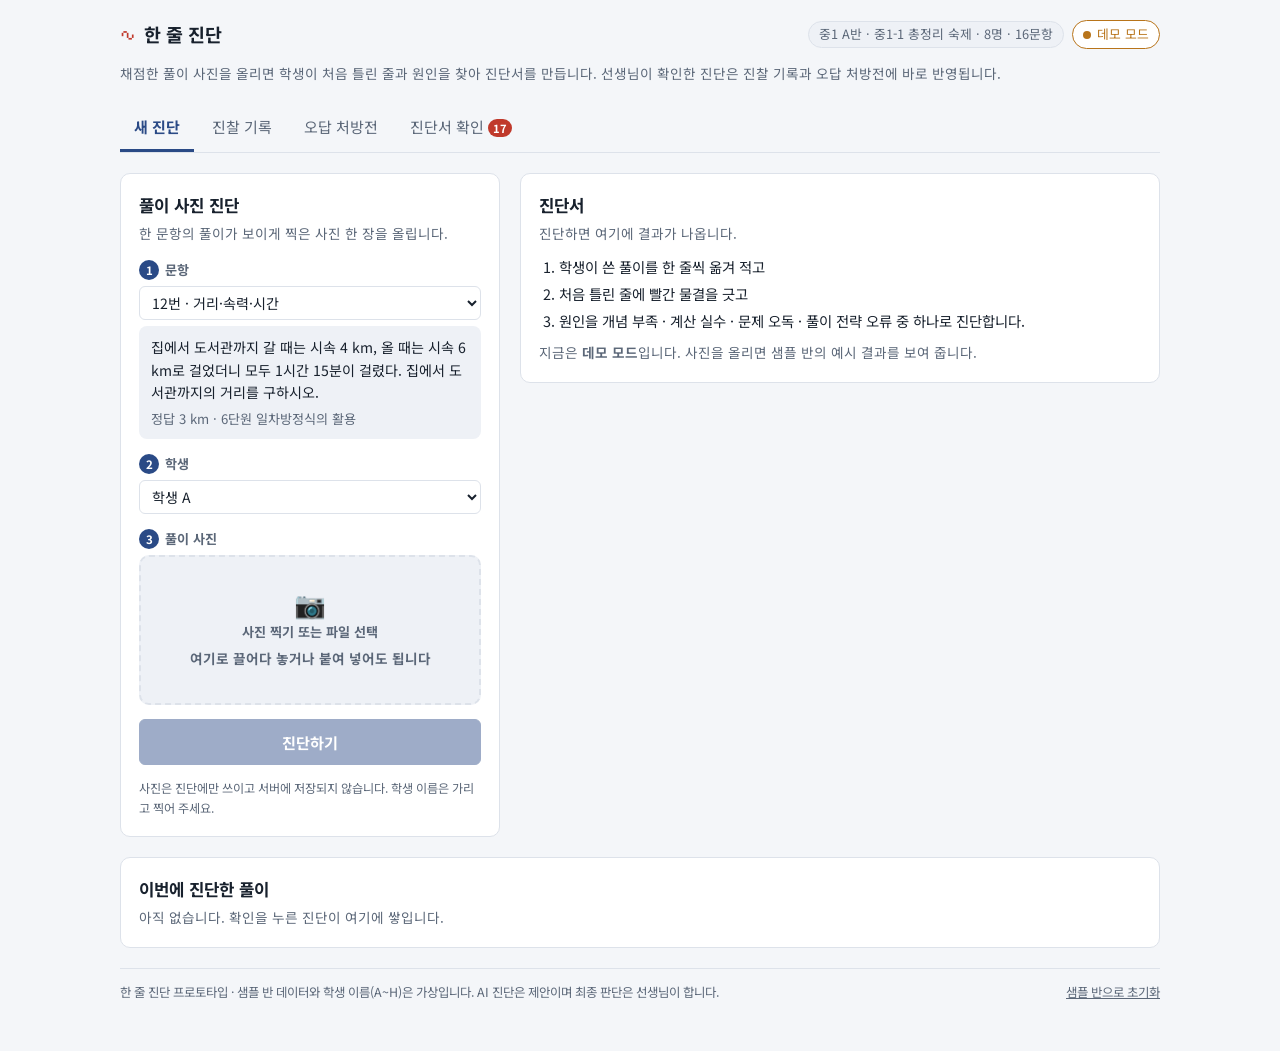
==== final/app.html @ c04cb75c "기말 프로젝트: 한 줄 진단 웹사이트 프로토타입 (소개 페이지, 선생님 화면, 진단 API) Co-Authored-By: Claude Opus 5.5 <noreply@anthrop" ====
<!doctype html>
<html lang="ko">
<head>
<meta charset="utf-8">
<meta name="viewport" content="width=device-width,initial-scale=1">
<title>한 줄 진단 · 선생님 화면</title>
<meta name="description" content="풀이 사진 한 장으로 학생이 처음 틀린 줄과 원인을 찾아 주는 학원 강사용 오답 진단 서비스">
<link rel="icon" href="assets/favicon.svg" type="image/svg+xml">
<link rel="preconnect" href="https://fonts.googleapis.com">
<link rel="preconnect" href="https://fonts.gstatic.com" crossorigin>
<link rel="stylesheet" href="https://fonts.googleapis.com/css2?family=Noto+Sans+KR:wght@400;500;700&family=Nanum+Pen+Script&display=swap">
<link rel="stylesheet" href="assets/style.css">
</head>
<body>
<div class="wrap">
  <header style="gap:14px">
    <div class="topbar">
      <a class="brand" href="index.html" aria-label="한 줄 진단 소개 페이지로"><span class="mark">∿</span><b>한 줄 진단</b></a>
      <div class="meta">
        <span class="pill" id="classPill"></span>
        <span class="status" id="aiStatus" title="AI 연결 상태">연결 확인 중</span>
      </div>
    </div>
    <p class="muted small">채점한 풀이 사진을 올리면 학생이 처음 틀린 줄과 원인을 찾아 진단서를 만듭니다. 선생님이 확인한 진단은 진찰 기록과 오답 처방전에 바로 반영됩니다.</p>
  </header>

  <div class="tabs" role="tablist" id="tabs">
    <button role="tab" id="t-dx" aria-selected="true" aria-controls="p-dx">새 진단</button>
    <button role="tab" id="t-brief" aria-selected="false" aria-controls="p-brief">진찰 기록</button>
    <button role="tab" id="t-stu" aria-selected="false" aria-controls="p-stu">오답 처방전</button>
    <button role="tab" id="t-chk" aria-selected="false" aria-controls="p-chk">진단서 확인</button>
  </div>

  <section class="panel" id="p-dx" role="tabpanel" aria-labelledby="t-dx"></section>
  <section class="panel" id="p-brief" role="tabpanel" aria-labelledby="t-brief" hidden></section>
  <section class="panel" id="p-stu" role="tabpanel" aria-labelledby="t-stu" hidden></section>
  <section class="panel" id="p-chk" role="tabpanel" aria-labelledby="t-chk" hidden></section>

  <footer class="foot">
    <span>한 줄 진단 프로토타입 · 샘플 반 데이터와 학생 이름(A~H)은 가상입니다. AI 진단은 제안이며 최종 판단은 선생님이 합니다.</span>
    <button class="linkbtn" id="resetBtn" type="button">샘플 반으로 초기화</button>
  </footer>
</div>
<dialog class="zoom" id="zoom"><img alt="풀이 사진 크게 보기"></dialog>
<script src="assets/data.js"></script>
<script src="assets/app.js"></script>
</body>
</html>
---- final/assets/style.css ----
/* 한 줄 진단: 공통 스타일. 학생 풀이는 줄 노트 위 손글씨, 틀린 줄에만 빨간 펜 표시 */
[hidden]{display:none!important}
body{margin:0}
:root{
  --bg:#f4f6f9; --surface:#ffffff; --ink:#18212d; --muted:#5b6778; --line:#dde2ea; --soft:#eef1f6;
  --accent:#2a4a86; --accent-ink:#ffffff; --wrong:#c0392b; --wrong-soft:#fbe9e6; --ok:#2f7d57;
  --paper:#fbfaf6; --rule:#d9e2ef; --pen:#24324a;
  --cC:#2a4a86; --cK:#b8741a; --cR:#7b4aa6; --cS:#1f8a7a;
  --font:"Noto Sans KR","Noto Sans CJK KR",system-ui,-apple-system,"Apple SD Gothic Neo","Malgun Gothic",sans-serif;
  --hand:"Nanum Pen Script","Noto Sans KR",cursive;
}
@media (prefers-color-scheme: dark){:root:not([data-theme="light"]){
  --bg:#12171f; --surface:#1a212c; --ink:#e7ecf3; --muted:#9aa6b8; --line:#2c3644; --soft:#222b38;
  --accent:#7ea3e8; --accent-ink:#0f1620; --wrong:#ee7a6b; --wrong-soft:#3a2321; --ok:#6cc79a;
  --paper:#1e2633; --rule:#2e3a4c; --pen:#dfe6f1;
  --cC:#7ea3e8; --cK:#e0a24c; --cR:#bd93e0; --cS:#55c4b2; color-scheme:dark}}
:root[data-theme="dark"]{
  --bg:#12171f; --surface:#1a212c; --ink:#e7ecf3; --muted:#9aa6b8; --line:#2c3644; --soft:#222b38;
  --accent:#7ea3e8; --accent-ink:#0f1620; --wrong:#ee7a6b; --wrong-soft:#3a2321; --ok:#6cc79a;
  --paper:#1e2633; --rule:#2e3a4c; --pen:#dfe6f1;
  --cC:#7ea3e8; --cK:#e0a24c; --cR:#bd93e0; --cS:#55c4b2; color-scheme:dark}
*{box-sizing:border-box}
body{background:var(--bg);color:var(--ink);font-family:var(--font);font-size:15px;line-height:1.6;
  padding-left:max(16px,env(safe-area-inset-left,0px));padding-right:max(16px,env(safe-area-inset-right,0px));padding-block:20px 48px}
.wrap{max-width:1040px;margin:0 auto;display:flex;flex-direction:column;gap:20px}
h1{font-size:1.5rem;line-height:1.3;margin:0;text-wrap:balance}
h2{font-size:1.05rem;margin:0 0 4px;text-wrap:balance}
h3{font-size:.95rem;margin:0}
p{margin:0}
.muted{color:var(--muted)} .small{font-size:.85rem}
.num{font-variant-numeric:tabular-nums}
i{font-family:Georgia,"Times New Roman",serif}
header{display:flex;flex-direction:column;gap:10px}
.meta{display:flex;flex-wrap:wrap;gap:8px;align-items:center}
.pill{display:inline-flex;align-items:center;gap:6px;padding:2px 10px;border-radius:99px;background:var(--soft);color:var(--muted);font-size:.8rem;border:1px solid var(--line)}
.pill.demo{color:var(--wrong);border-color:var(--wrong);background:var(--wrong-soft)}
.flow{display:flex;flex-wrap:wrap;gap:6px 10px;font-size:.82rem;color:var(--muted);align-items:center}
.flow span.step{padding:2px 8px;border:1px solid var(--line);border-radius:6px;background:var(--surface)}
.flow span.step.key{border-color:var(--wrong);color:var(--wrong);font-weight:700}
.flow span.arrow{opacity:.6}
.tabs{display:flex;gap:4px;border-bottom:1px solid var(--line);overflow-x:auto}
.tabs button{font:inherit;background:none;border:0;border-bottom:3px solid transparent;padding:10px 14px;color:var(--muted);cursor:pointer;white-space:nowrap}
.tabs button[aria-selected="true"]{color:var(--accent);border-bottom-color:var(--accent);font-weight:700}
button:focus-visible,select:focus-visible,summary:focus-visible{outline:2px solid var(--accent);outline-offset:2px}
.panel{display:flex;flex-direction:column;gap:20px}
.card{background:var(--surface);border:1px solid var(--line);border-radius:10px;padding:18px;display:flex;flex-direction:column;gap:14px;min-width:0}
.kpis{display:grid;grid-template-columns:repeat(auto-fit,minmax(130px,1fr));gap:10px}
.kpi{background:var(--soft);border-radius:8px;padding:10px 12px}
.kpi b{display:block;font-size:1.4rem;line-height:1.3}
.kpi span{font-size:.8rem;color:var(--muted)}
.cols{display:grid;grid-template-columns:repeat(auto-fit,minmax(min(100%,420px),1fr));gap:20px}
ol.order{margin:0;padding:0;list-style:none;display:flex;flex-direction:column;gap:12px;counter-reset:o}
ol.order li{display:grid;grid-template-columns:28px 1fr;gap:10px;counter-increment:o}
ol.order li::before{content:counter(o);width:28px;height:28px;border-radius:50%;background:var(--accent);color:var(--accent-ink);display:grid;place-items:center;font-weight:700;font-size:.85rem}
.tag{display:inline-block;padding:0 8px;border-radius:4px;font-size:.78rem;font-weight:700;color:#fff;white-space:nowrap}
.tag.C{background:var(--cC)} .tag.K{background:var(--cK)} .tag.R{background:var(--cR)} .tag.S{background:var(--cS)}
@media (prefers-color-scheme: dark){:root:not([data-theme="light"]) .tag{color:#10151c}}
:root[data-theme="dark"] .tag{color:#10151c}
.stack{display:flex;height:26px;border-radius:5px;overflow:hidden;background:var(--soft)}
.stack>div{display:grid;place-items:center;color:#fff;font-size:.75rem;font-weight:700;min-width:0}
.stack>div.C,.track>div.C{background:var(--cC)} .stack>div.K,.track>div.K{background:var(--cK)} .stack>div.R,.track>div.R{background:var(--cR)} .stack>div.S,.track>div.S{background:var(--cS)}
@media (prefers-color-scheme: dark){:root:not([data-theme="light"]) .stack>div{color:#10151c}}
:root[data-theme="dark"] .stack>div{color:#10151c}
.legend{display:flex;flex-wrap:wrap;gap:6px 14px;font-size:.85rem}
.qrow{display:grid;grid-template-columns:minmax(120px,210px) 1fr 96px;gap:10px;align-items:center;font-size:.85rem}
.qrow>.num{white-space:nowrap}.qrow .lbl{min-width:0;line-height:1.3}
.track{height:20px;border-radius:3px;background-image:linear-gradient(to right,var(--line) 1px,transparent 1px);background-size:25% 100%;background-color:var(--soft);display:flex;overflow:hidden;border-right:1px solid var(--line)}
.track>div{height:100%}
.axis{display:grid;grid-template-columns:minmax(120px,210px) 1fr 96px;gap:10px;font-size:.72rem;color:var(--muted)}
.axis div.ticks{display:flex;justify-content:space-between}
.watch{display:flex;flex-direction:column;gap:10px}
.watch .row{display:flex;flex-wrap:wrap;gap:6px 12px;align-items:baseline;padding:10px 12px;border-radius:8px;background:var(--soft)}
.btn{font:inherit;font-size:.88rem;border:1px solid var(--accent);background:var(--accent);color:var(--accent-ink);border-radius:6px;padding:6px 12px;cursor:pointer}
.btn.ghost{background:transparent;color:var(--accent)}
.notice{background:var(--wrong-soft);border:1px solid var(--wrong);border-radius:8px;padding:10px 12px;display:flex;flex-wrap:wrap;gap:8px 14px;align-items:center;justify-content:space-between;font-size:.9rem}
.chips{display:flex;flex-wrap:wrap;gap:6px}
.chip{font:inherit;font-size:.88rem;border:1px solid var(--line);background:var(--surface);color:var(--ink);padding:6px 12px;border-radius:99px;cursor:pointer}
.chip[aria-pressed="true"]{background:var(--accent);color:var(--accent-ink);border-color:var(--accent)}
.tablewrap{overflow-x:auto}
table{border-collapse:collapse;width:100%;font-size:.88rem}
th,td{padding:8px 10px;border-bottom:1px solid var(--line);text-align:left;vertical-align:top}
th{font-size:.78rem;color:var(--muted);font-weight:500;white-space:nowrap}
.grid th,.grid td{text-align:center;padding:4px 4px;white-space:nowrap}
.grid th:first-child,.grid td:first-child{text-align:left}
.cell{font:inherit;font-size:.78rem;width:28px;height:28px;border-radius:5px;border:1px solid var(--wrong);background:var(--wrong-soft);color:var(--wrong);cursor:pointer;font-weight:700;padding:0}
.cell.ok{display:inline-grid;place-items:center;border-color:var(--line);background:transparent;color:var(--muted);cursor:default;font-weight:400}
.rec{display:grid;grid-template-columns:minmax(0,1.3fr) minmax(0,1fr) auto;gap:12px 18px;align-items:start;padding:14px;border:1px solid var(--line);border-radius:8px}
.rec.flash{outline:2px solid var(--accent)}
.rec .ctl{display:flex;flex-direction:column;gap:6px;align-items:flex-start}
.item{display:grid;grid-template-columns:minmax(0,1.2fr) minmax(0,1fr);gap:12px 20px;padding:14px;border:1px solid var(--line);border-radius:8px}
.item .side{display:flex;flex-direction:column;gap:8px;min-width:0}
select{font:inherit;font-size:.88rem;padding:5px 8px;border-radius:6px;border:1px solid var(--line);background:var(--surface);color:var(--ink)}
.done{color:var(--ok);font-weight:700;font-size:.85rem}
.low{color:var(--wrong);font-weight:700}
details summary{cursor:pointer;color:var(--accent)}
.note{background:var(--soft);border-radius:8px;padding:12px 14px}
.prob{font-size:.88rem}
.ans{font-size:.85rem;display:flex;flex-wrap:wrap;gap:4px 14px}
.ans .w{color:var(--wrong);font-weight:700}

/* 학생 풀이: 줄 노트 위 손글씨 */
.paper{background:var(--paper);border:1px solid var(--line);border-radius:6px;padding:6px 12px 8px;
  background-image:repeating-linear-gradient(to bottom,transparent 0,transparent 33px,var(--rule) 33px,var(--rule) 34px);
  background-position:0 6px;font-family:var(--hand);font-size:1.45rem;line-height:34px;color:var(--pen);min-width:0;overflow-x:auto}
.paper .wl{white-space:nowrap;display:flex;align-items:baseline;gap:10px}
.paper .wl.err>span.t{text-decoration:underline wavy var(--wrong);text-decoration-thickness:1.5px;text-underline-offset:5px}
.paper .errmark{font-family:var(--font);font-size:.72rem;font-weight:700;color:var(--wrong);line-height:1.2;white-space:nowrap}
.paper .wl.stop{font-family:var(--font);font-size:.8rem;color:var(--muted)}
.paper.empty{font-family:var(--font);font-size:.85rem;color:var(--muted);line-height:34px}
.paper.sm{font-size:1.25rem;line-height:30px;background-image:repeating-linear-gradient(to bottom,transparent 0,transparent 29px,var(--rule) 29px,var(--rule) 30px)}

/* 같은 문항, 다른 원인 */
.versus{display:grid;grid-template-columns:minmax(0,1fr) minmax(0,1.8fr);gap:16px}
.versus .old{background:var(--soft);border-radius:8px;padding:14px;display:flex;flex-direction:column;gap:8px}
.versus .old .big{font-size:1.1rem;font-weight:700}
.versus .new{display:flex;flex-direction:column;gap:10px;min-width:0}
.grp{display:grid;grid-template-columns:72px minmax(0,1fr);gap:10px;align-items:start;padding-bottom:10px;border-bottom:1px solid var(--line)}
.grp:last-child{border-bottom:0;padding-bottom:0}
.grp .who{display:flex;flex-direction:column;gap:6px;min-width:0}
.mini{display:flex;flex-wrap:wrap;gap:4px 12px;align-items:baseline;font-size:.85rem}
.mini .h{font-family:var(--hand);font-size:1.3rem;color:var(--pen);text-decoration:underline wavy var(--wrong);text-decoration-thickness:1.5px;text-underline-offset:4px}
.mini .h.none{font-family:var(--font);font-size:.85rem;color:var(--muted);text-decoration:none}
.rx{font-size:.84rem}

@media (max-width:720px){
  .versus{grid-template-columns:1fr}
  .item{grid-template-columns:1fr}
}
@media (max-width:620px){
  .rec{grid-template-columns:1fr}
  .qrow,.axis{grid-template-columns:96px 1fr 84px;gap:6px}
  .grp{grid-template-columns:1fr}
}
@media (prefers-reduced-motion:no-preference){.rec{transition:outline-color .3s}}

/* ---- 앱 상단 ---- */
.topbar{display:flex;flex-wrap:wrap;gap:10px 16px;align-items:center;justify-content:space-between}
.brand{display:flex;align-items:center;gap:10px;color:var(--ink);text-decoration:none}
.brand .mark{font-family:var(--hand);font-size:1.7rem;line-height:1;color:var(--wrong)}
.brand b{font-size:1.15rem}
.status{display:inline-flex;align-items:center;gap:6px;font-size:.8rem;padding:3px 10px;border-radius:99px;border:1px solid var(--line);background:var(--surface);color:var(--muted)}
.status::before{content:"";width:8px;height:8px;border-radius:50%;background:var(--muted)}
.status.on{color:var(--ok);border-color:var(--ok)} .status.on::before{background:var(--ok)}
.status.demo{color:var(--cK);border-color:var(--cK)} .status.demo::before{background:var(--cK)}
.tabs button .cnt{display:inline-block;min-width:18px;padding:0 5px;margin-left:4px;border-radius:9px;background:var(--wrong);color:#fff;font-size:.7rem;line-height:18px;font-weight:700}

/* ---- 새 진단 ---- */
.dx{display:grid;grid-template-columns:minmax(0,380px) minmax(0,1fr);gap:20px;align-items:start}
@media (max-width:860px){.dx{grid-template-columns:1fr}}
.field{display:flex;flex-direction:column;gap:6px}
.field>label,.field>.lab{font-size:.82rem;font-weight:700;color:var(--muted)}
.field .stepno{display:inline-grid;place-items:center;width:20px;height:20px;border-radius:50%;background:var(--accent);color:var(--accent-ink);font-size:.72rem;margin-right:6px}
textarea,input[type=text]{font:inherit;font-size:.9rem;padding:7px 9px;border-radius:6px;border:1px solid var(--line);background:var(--surface);color:var(--ink);width:100%}
textarea{min-height:76px;resize:vertical}
.probbox{background:var(--soft);border-radius:8px;padding:10px 12px;font-size:.88rem}
.probbox .a{margin-top:4px;color:var(--muted);font-size:.82rem}
.drop{position:relative;display:flex;flex-direction:column;align-items:center;justify-content:center;gap:6px;min-height:150px;border:2px dashed var(--line);border-radius:10px;background:var(--soft);color:var(--muted);font-size:.88rem;text-align:center;padding:14px;cursor:pointer}
.drop.over{border-color:var(--accent);color:var(--accent)}
.drop input{position:absolute;inset:0;opacity:0;cursor:pointer}
.drop img{max-width:100%;max-height:260px;border-radius:6px;display:block}
.drop .big{font-size:1.6rem;line-height:1}
.btn[disabled]{opacity:.45;cursor:not-allowed}
.btn.wide{width:100%;padding:10px 12px;font-size:.95rem;font-weight:700}
.btn.ok{background:var(--ok);border-color:var(--ok);color:#fff}
.privacy{font-size:.76rem;color:var(--muted)}
.empty{display:flex;flex-direction:column;gap:10px;align-items:flex-start}
.empty ol{margin:0;padding-left:20px;display:flex;flex-direction:column;gap:4px;font-size:.9rem}
.loading{display:flex;flex-direction:column;gap:10px}
.loading .st{display:flex;align-items:center;gap:10px;font-size:.92rem;color:var(--muted)}
.loading .st i{font-style:normal;width:22px;height:22px;border-radius:50%;border:2px solid var(--line);display:grid;place-items:center;font-size:.7rem}
.loading .st.now{color:var(--ink);font-weight:700} .loading .st.now i{border-color:var(--accent);border-top-color:transparent;animation:spin 0.9s linear infinite}
.loading .st.done{color:var(--ok)} .loading .st.done i{border-color:var(--ok);background:var(--ok);color:#fff}
@keyframes spin{to{transform:rotate(360deg)}}
@media (prefers-reduced-motion:reduce){.loading .st.now i{animation:none}}
.res-head{display:flex;flex-wrap:wrap;gap:6px 12px;align-items:baseline;justify-content:space-between}
.res-grid{display:grid;grid-template-columns:minmax(0,0.9fr) minmax(0,1.1fr);gap:16px}
@media (max-width:620px){.res-grid{grid-template-columns:1fr}}
.photo{border:1px solid var(--line);border-radius:8px;overflow:hidden;background:var(--soft);cursor:zoom-in}
.photo img{display:block;width:100%;max-height:420px;object-fit:contain}
.paper .wl.pick{cursor:pointer}
.paper .wl.pick:hover{background:var(--wrong-soft)}
.paper .fix{font-family:var(--font);font-size:.78rem;color:var(--ok);line-height:1.3;padding:0 0 6px 2px;white-space:normal}
.badge{display:inline-block;padding:1px 8px;border-radius:4px;font-size:.75rem;font-weight:700;border:1px solid currentColor}
.badge.ai{color:var(--accent)} .badge.demo{color:var(--cK)} .badge.low{color:var(--wrong)}
.warn{background:var(--wrong-soft);border:1px solid var(--wrong);border-radius:8px;padding:8px 12px;font-size:.85rem}
.good{background:var(--soft);border:1px solid var(--ok);border-radius:8px;padding:12px 14px}
.actions{display:flex;flex-wrap:wrap;gap:8px;align-items:center}
.toast{position:fixed;left:50%;bottom:24px;transform:translateX(-50%);background:var(--ink);color:var(--bg);padding:10px 16px;border-radius:8px;font-size:.9rem;box-shadow:0 6px 20px rgba(0,0,0,.2);z-index:20;display:flex;gap:12px;align-items:center}
.toast button{font:inherit;font-size:.85rem;background:none;border:0;color:var(--bg);text-decoration:underline;cursor:pointer}
.session{display:flex;flex-direction:column;gap:8px}
.session .row{display:grid;grid-template-columns:52px minmax(0,1fr) auto;gap:10px;align-items:center;padding:8px;border:1px solid var(--line);border-radius:8px}
.session .row img{width:52px;height:52px;object-fit:cover;border-radius:6px;background:var(--soft)}
.src{font-size:.72rem;color:var(--accent);font-weight:700}
dialog.zoom{border:0;padding:0;background:transparent;max-width:96vw;max-height:94vh}
dialog.zoom::backdrop{background:rgba(0,0,0,.75)}
dialog.zoom img{max-width:96vw;max-height:90vh;display:block;border-radius:8px}
.foot{font-size:.78rem;color:var(--muted);display:flex;flex-wrap:wrap;gap:6px 16px;justify-content:space-between;border-top:1px solid var(--line);padding-top:14px}
.linkbtn{font:inherit;font-size:.78rem;background:none;border:0;color:var(--muted);text-decoration:underline;cursor:pointer;padding:0}

/* 처방전 인쇄 */
@media print{
  body{background:#fff;padding:0}
  header,.tabs,.foot,.chips,.notice,.btn,.toast,#p-dx,#p-brief,#p-chk{display:none!important}
  .card{border:0;padding:0}
  .item{break-inside:avoid}
}
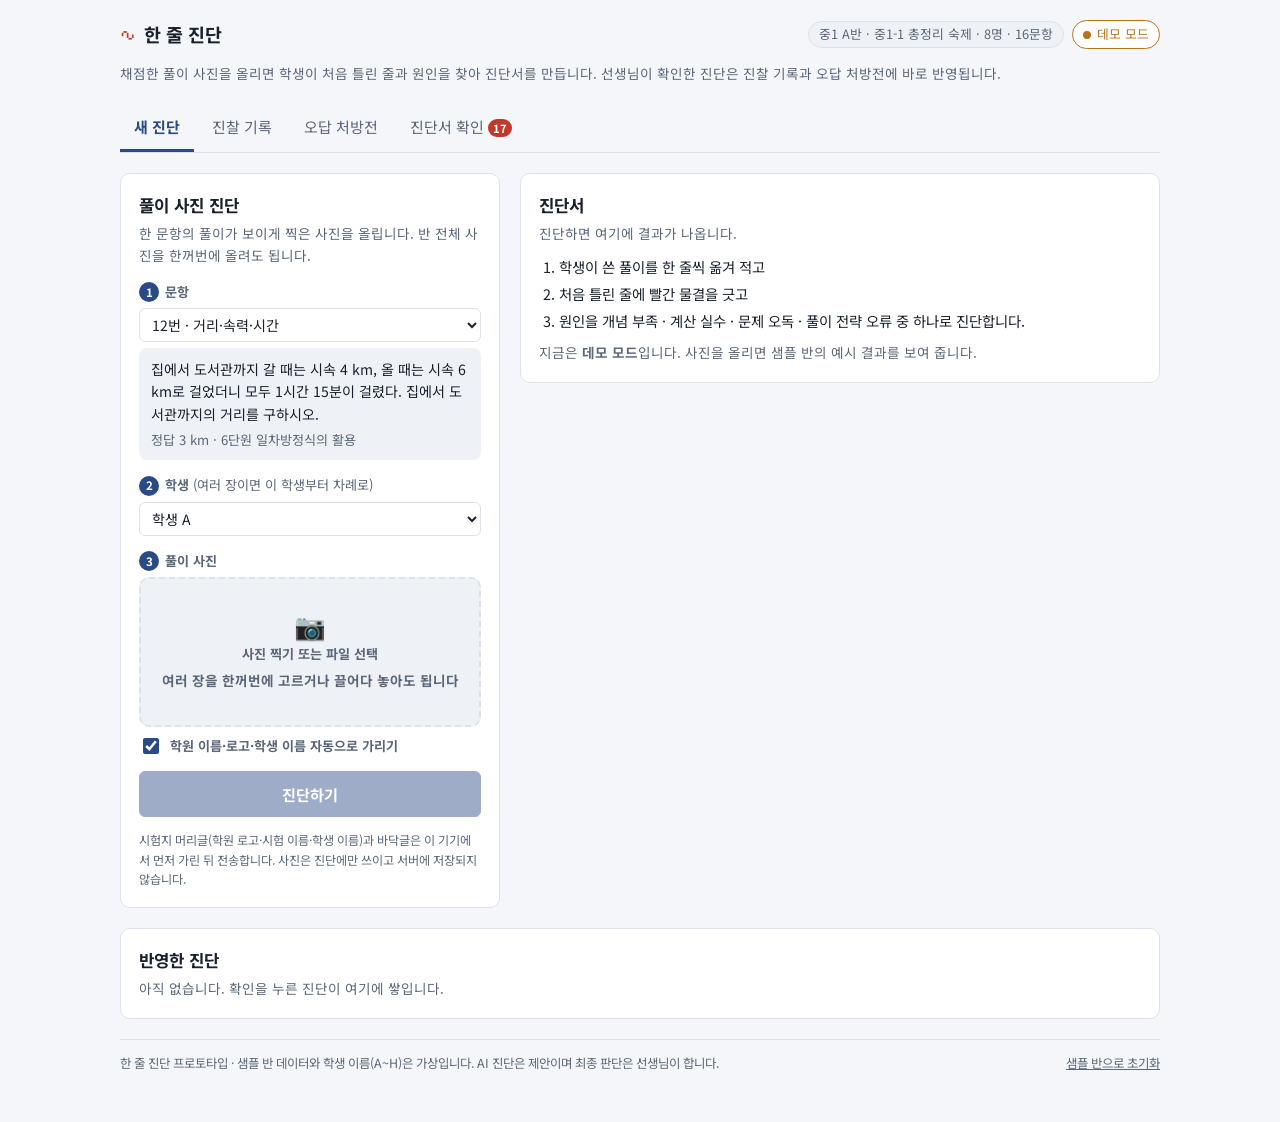
==== commit 0cc2c948: "한 줄 진단: 시험지 개인정보 자동 가리기 - 사진을 올리면 브라우저에서 머리글(학원 로고·시험 이름·학생 이름)과 바닥글(캠퍼스·쪽 번호) 띠를 찾아 픽셀째 가린다 - 글줄 방향" ====
--- a/final/app.html
+++ b/final/app.html
@@ -43,6 +43,7 @@
 </div>
 <dialog class="zoom" id="zoom"><img alt="풀이 사진 크게 보기"></dialog>
 <script src="assets/data.js"></script>
+<script src="assets/redact.js"></script>
 <script src="assets/app.js"></script>
 </body>
 </html>
--- a/final/assets/style.css
+++ b/final/assets/style.css
@@ -175,7 +175,7 @@
 .res-head{display:flex;flex-wrap:wrap;gap:6px 12px;align-items:baseline;justify-content:space-between}
 .res-grid{display:grid;grid-template-columns:minmax(0,0.9fr) minmax(0,1.1fr);gap:16px}
 @media (max-width:620px){.res-grid{grid-template-columns:1fr}}
-.photo{border:1px solid var(--line);border-radius:8px;overflow:hidden;background:var(--soft);cursor:zoom-in}
+.photo{align-self:start;border:1px solid var(--line);border-radius:8px;overflow:hidden;background:var(--soft);cursor:zoom-in}
 .photo img{display:block;width:100%;max-height:420px;object-fit:contain}
 .paper .wl.pick{cursor:pointer}
 .paper .wl.pick:hover{background:var(--wrong-soft)}
@@ -204,3 +204,26 @@
   .card{border:0;padding:0}
   .item{break-inside:avoid}
 }
+/* 여러 장 진단 대기열 */
+.queue{display:flex;flex-direction:column;gap:6px;border:1px solid var(--line);border-radius:10px;padding:8px;max-height:340px;overflow:auto}
+.qhead{display:flex;justify-content:space-between;align-items:center;font-size:.85rem;padding:0 2px 2px}
+.qrow2{display:grid;grid-template-columns:44px 1fr auto 24px;gap:8px;align-items:center;padding:4px;border-radius:8px;cursor:pointer;border:1px solid transparent}
+.qrow2:hover{background:var(--soft)} .qrow2.on{border-color:var(--accent);background:var(--soft)}
+.qrow2 img{width:44px;height:44px;object-fit:cover;border-radius:6px;border:1px solid var(--line);background:#fff}
+.qmeta{display:flex;flex-direction:column;gap:2px;min-width:0} .qmeta select{font-size:.82rem;padding:3px 6px;max-width:120px}
+.qstate{display:flex;gap:4px;align-items:center;flex-wrap:wrap;justify-content:flex-end}
+.qst{font-size:.74rem;padding:2px 7px;border-radius:999px;background:var(--soft);color:var(--muted);border:1px solid var(--line);white-space:nowrap}
+.qst.run{color:var(--accent);border-color:var(--accent)} .qst.ok{color:var(--ok);border-color:var(--ok)} .qst.bad{color:var(--wrong);border-color:currentColor}
+.qrow2 .x{border:0;background:none;color:var(--muted);font-size:1.1rem;cursor:pointer;line-height:1;padding:0}
+.bar{height:8px;border-radius:999px;background:var(--soft);overflow:hidden;border:1px solid var(--line)} .bar>div{height:100%;background:var(--accent);transition:width .3s}
+.codebox{padding:10px;border:1px dashed var(--accent);border-radius:10px;background:var(--soft)}
+.card.summary .res-head{align-items:center}
+
+/* 개인정보 가리기 */
+.toggle{display:flex;align-items:center;gap:8px;font-size:.85rem;color:var(--ink);margin-top:2px;cursor:pointer}
+.toggle input{width:16px;height:16px;accent-color:var(--accent)}
+.hid{color:var(--ok)}
+dialog.redact{max-width:min(960px,96vw);width:96vw;border:1px solid var(--line);border-radius:14px;padding:16px;background:var(--surface);color:var(--ink)}
+dialog.redact::backdrop{background:rgba(10,14,20,.6)}
+dialog.redact .rwrap{max-height:70vh;overflow:auto;margin:10px 0;border:1px solid var(--line);border-radius:8px;background:var(--soft);text-align:center}
+dialog.redact canvas{max-width:100%;max-height:68vh;width:auto;height:auto;cursor:crosshair;touch-action:none;display:block;margin:0 auto}
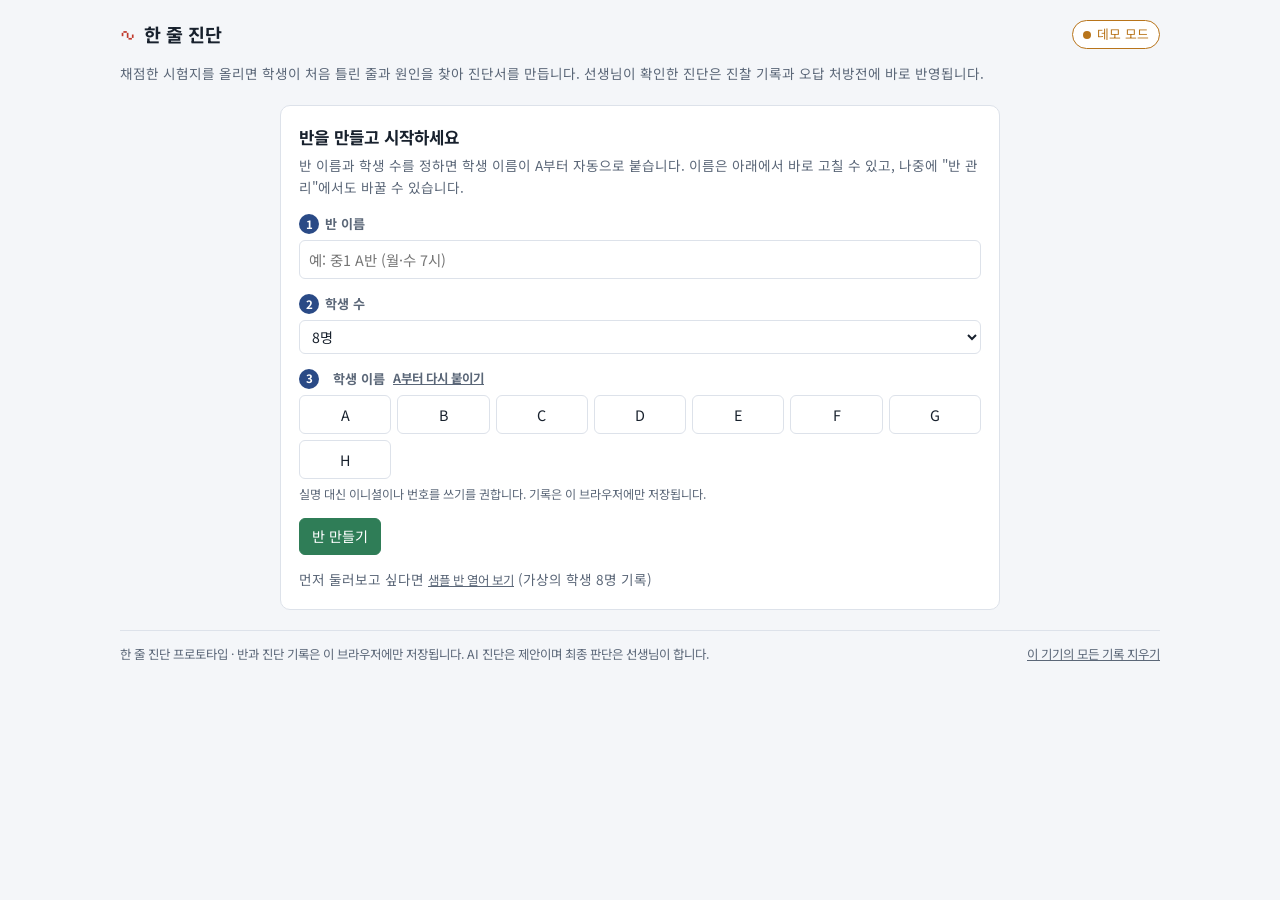
==== commit 859c7228: "한 줄 진단: 반을 직접 만들고 시작 - 처음 들어오면 '새 반 만들기': 반 이름과 학생 수(1~40명)를 고르면 학생 이름이 A부터 자동으로 붙고 바로 고칠 수 있음 - 반을 " ====
--- a/final/app.html
+++ b/final/app.html
@@ -17,11 +17,12 @@
     <div class="topbar">
       <a class="brand" href="index.html" aria-label="한 줄 진단 소개 페이지로"><span class="mark">∿</span><b>한 줄 진단</b></a>
       <div class="meta">
-        <span class="pill" id="classPill"></span>
+        <label class="grpPick"><span class="sr">반 고르기</span><select id="grpSel" class="pill"></select></label>
+        <button class="linkbtn" id="grpEdit" type="button">반 관리</button>
         <span class="status" id="aiStatus" title="AI 연결 상태">연결 확인 중</span>
       </div>
     </div>
-    <p class="muted small">채점한 풀이 사진을 올리면 학생이 처음 틀린 줄과 원인을 찾아 진단서를 만듭니다. 선생님이 확인한 진단은 진찰 기록과 오답 처방전에 바로 반영됩니다.</p>
+    <p class="muted small">채점한 시험지를 올리면 학생이 처음 틀린 줄과 원인을 찾아 진단서를 만듭니다. 선생님이 확인한 진단은 진찰 기록과 오답 처방전에 바로 반영됩니다.</p>
   </header>
 
   <div class="tabs" role="tablist" id="tabs">
@@ -31,14 +32,15 @@
     <button role="tab" id="t-chk" aria-selected="false" aria-controls="p-chk">진단서 확인</button>
   </div>
 
+  <section class="panel" id="p-new" hidden></section>
   <section class="panel" id="p-dx" role="tabpanel" aria-labelledby="t-dx"></section>
   <section class="panel" id="p-brief" role="tabpanel" aria-labelledby="t-brief" hidden></section>
   <section class="panel" id="p-stu" role="tabpanel" aria-labelledby="t-stu" hidden></section>
   <section class="panel" id="p-chk" role="tabpanel" aria-labelledby="t-chk" hidden></section>
 
   <footer class="foot">
-    <span>한 줄 진단 프로토타입 · 샘플 반 데이터와 학생 이름(A~H)은 가상입니다. AI 진단은 제안이며 최종 판단은 선생님이 합니다.</span>
-    <button class="linkbtn" id="resetBtn" type="button">샘플 반으로 초기화</button>
+    <span>한 줄 진단 프로토타입 · 반과 진단 기록은 이 브라우저에만 저장됩니다. AI 진단은 제안이며 최종 판단은 선생님이 합니다.</span>
+    <button class="linkbtn" id="resetBtn" type="button">이 기기의 모든 기록 지우기</button>
   </footer>
 </div>
 <dialog class="zoom" id="zoom"><img alt="풀이 사진 크게 보기"></dialog>
--- a/final/assets/style.css
+++ b/final/assets/style.css
@@ -227,3 +227,17 @@
 dialog.redact::backdrop{background:rgba(10,14,20,.6)}
 dialog.redact .rwrap{max-height:70vh;overflow:auto;margin:10px 0;border:1px solid var(--line);border-radius:8px;background:var(--soft);text-align:center}
 dialog.redact canvas{max-width:100%;max-height:68vh;width:auto;height:auto;cursor:crosshair;touch-action:none;display:block;margin:0 auto}
+.photo{position:relative} .cropnote{position:absolute;left:6px;bottom:6px;font-size:.72rem;background:rgba(24,33,45,.75);color:#fff;padding:2px 7px;border-radius:999px}
+details.opt{border:1px solid var(--line);border-radius:10px;padding:8px 10px;font-size:.86rem}
+details.opt summary{cursor:pointer;color:var(--muted)} details.opt[open]{display:flex;flex-direction:column;gap:6px} details.opt[open] summary{margin-bottom:2px}
+/* 반 만들기·관리 */
+.grpPick{display:inline-flex} .grpPick select.pill{appearance:auto;cursor:pointer;font:inherit;font-size:.82rem;max-width:min(62vw,340px);padding:5px 10px;border:1px solid var(--line);border-radius:999px;background:var(--surface);color:var(--ink)}
+.sr{position:absolute;width:1px;height:1px;overflow:hidden;clip:rect(0 0 0 0)}
+.card.onboard{max-width:720px;margin:0 auto;width:100%}
+.stugrid{display:grid;grid-template-columns:repeat(auto-fill,minmax(88px,1fr));gap:6px}
+.stugrid input{text-align:center;padding:7px 6px;font-size:.9rem}
+.stugrid.edit{grid-template-columns:repeat(auto-fill,minmax(120px,1fr))}
+.srow{display:flex;gap:4px;align-items:center} .srow input{flex:1;min-width:0}
+.srow .x{border:0;background:none;color:var(--muted);font-size:1.1rem;cursor:pointer}
+.btn.danger{color:var(--wrong);border-color:var(--wrong)}
+.field .lab{display:flex;align-items:center;gap:8px;flex-wrap:wrap}
